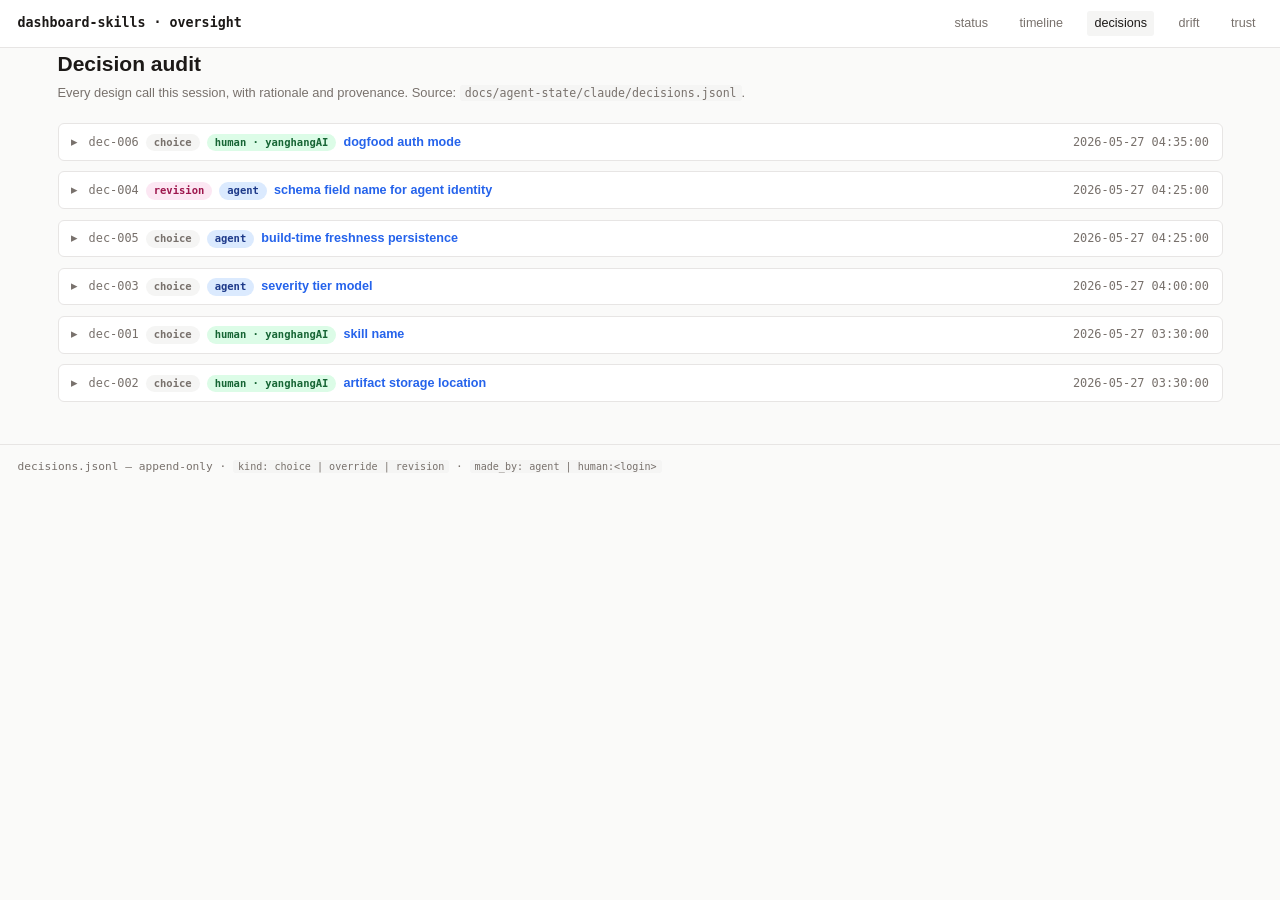
==== docs/decisions.html @ abbe358d "feat(docs): dogfood oversight dashboard for this repo Applies the v2 build-html-dashboard methodolog" ====
<!DOCTYPE html>
<html lang="en">
<head>
<meta charset="UTF-8">
<meta name="viewport" content="width=device-width, initial-scale=1.0">
<title>Decisions · dashboard-skills</title>
<link rel="stylesheet" href="assets/shared.css">
<link rel="stylesheet" href="assets/feedback.css">
<style>
  .dec { background: var(--surface); border: 1px solid var(--border); border-radius: var(--radius); margin-bottom: 0.75rem; }
  .dec summary { padding: 0.6rem 0.9rem; cursor: pointer; display: flex; gap: 0.5rem; flex-wrap: wrap; align-items: baseline; }
  .dec summary::-webkit-details-marker { display: none; }
  .dec summary::before { content: "▸ "; color: var(--muted); margin-right: 0.25rem; }
  .dec[open] summary::before { content: "▾ "; }
  .dec .id { color: var(--muted); font-family: var(--mono); font-size: 0.85rem; }
  .dec .subject { font-weight: 600; }
  .dec .body { padding: 0 0.9rem 0.9rem; }
  .dec .by-agent  { background: #dbeafe; color: #1e3a8a; }
  .dec .by-human  { background: #dcfce7; color: #166534; }
  .dec .kind-choice    { background: var(--surface-alt); color: var(--muted); }
  .dec .kind-override  { background: #fef3c7; color: #92400e; }
  .dec .kind-revision  { background: #fce7f3; color: #9d174d; }
  @media (prefers-color-scheme: dark) {
    .dec .by-agent  { background: #172554; color: #93c5fd; }
    .dec .by-human  { background: #052e16; color: #86efac; }
    .dec .kind-override { background: #451a03; color: #fcd34d; }
    .dec .kind-revision { background: #500724; color: #f9a8d4; }
  }
  .alt-list { display: flex; gap: 0.4rem; flex-wrap: wrap; }
  .alt-list code { font-size: 0.82rem; }
</style>
</head>
<body>
<div id="nav-mount"></div>
<main class="wrap">
  <h1>Decision audit</h1>
  <p class="subtitle">Every design call this session, with rationale and provenance. Source: <code>docs/agent-state/claude/decisions.jsonl</code>.</p>
  <div id="page"></div>
</main>
<footer class="bottom">
  decisions.jsonl — append-only · <code>kind: choice | override | revision</code> · <code>made_by: agent | human:&lt;login&gt;</code>
</footer>
<script src="assets/shared.js"></script>
<script>
mountNav("decisions.html");

(async () => {
  const page = document.getElementById("page");
  try {
    const decisions = await fetchJSONL("agent-state/claude/decisions.jsonl");
    decisions.sort((a, b) => b.ts.localeCompare(a.ts));

    page.innerHTML = `
      ${decisions.map(d => {
        const byCls = d.made_by.startsWith("human") ? "by-human" : "by-agent";
        const byLabel = d.made_by.startsWith("human") ? d.made_by.replace("human:", "human · ") : "agent";
        return `
        <details class="dec" id="${escapeHTML(d.id)}" data-artifact="docs/agent-state/claude/decisions.jsonl" data-record-id="${escapeHTML(d.id)}" data-agent-id="${escapeHTML(d.agent_id)}">
          <summary>
            <span class="id">${escapeHTML(d.id)}</span>
            <span class="badge kind-${escapeHTML(d.kind)}">${escapeHTML(d.kind)}</span>
            <span class="badge ${byCls}">${escapeHTML(byLabel)}</span>
            <span class="subject">${escapeHTML(d.subject)}</span>
            <span class="muted small mono" style="margin-left: auto;" data-source="docs/agent-state/claude/decisions.jsonl" data-fresh-at="${escapeHTML(d.ts)}">${escapeHTML(d.ts.replace("T", " ").replace("Z", ""))}</span>
          </summary>
          <div class="body">
            <dl class="kv">
              <dt>chose</dt>
              <dd>${escapeHTML(d.chosen)}</dd>
              ${d.alternatives && d.alternatives.length ? `
                <dt>over</dt>
                <dd class="alt-list">${d.alternatives.map(a => `<code>${escapeHTML(a)}</code>`).join("")}</dd>
              ` : ""}
              <dt>rationale</dt>
              <dd>${escapeHTML(d.rationale)}</dd>
              ${d.evidence && d.evidence.length ? `
                <dt>evidence</dt>
                <dd class="evidence-list">${d.evidence.map(e => `<code>${escapeHTML(e)}</code>`).join(" &nbsp; ")}</dd>
              ` : ""}
              ${d.supersedes ? `<dt>supersedes</dt><dd class="mono small">${escapeHTML(d.supersedes)}</dd>` : ""}
            </dl>
          </div>
        </details>`;
      }).join("")}
    `;
    // Auto-expand the hash-targeted decision
    if (location.hash) {
      const el = document.querySelector(location.hash);
      if (el && el.tagName.toLowerCase() === "details") el.open = true;
    }
  } catch (e) { renderError(page, e); }
})();
</script>
<script src="assets/feedback.js"></script>
</body>
</html>
---- docs/assets/shared.css ----
/* dashboard-skills dogfood dashboard — shared styles */

:root {
  --bg: #fafaf9;
  --surface: #ffffff;
  --surface-alt: #f5f5f4;
  --text: #1c1917;
  --muted: #78716c;
  --border: #e7e5e4;
  --accent: #2563eb;
  --accent-bg: #eff6ff;
  --ok: #16a34a;
  --warn: #d97706;
  --bad: #dc2626;
  --stale: #a8a29e;
  --radius: 6px;
  --mono: ui-monospace, "SF Mono", Menlo, Consolas, monospace;
  --sans: -apple-system, BlinkMacSystemFont, "Segoe UI", Roboto, sans-serif;
}

@media (prefers-color-scheme: dark) {
  :root {
    --bg: #0c0a09;
    --surface: #1c1917;
    --surface-alt: #292524;
    --text: #fafaf9;
    --muted: #a8a29e;
    --border: #292524;
    --accent: #60a5fa;
    --accent-bg: #1e3a5f;
    --stale: #57534e;
  }
}

* { box-sizing: border-box; margin: 0; padding: 0; }

html { font-size: 14px; }
body {
  font-family: var(--sans);
  background: var(--bg);
  color: var(--text);
  line-height: 1.5;
  -webkit-font-smoothing: antialiased;
}

a { color: var(--accent); text-decoration: none; }
a:hover { text-decoration: underline; }

code, pre, kbd, .mono { font-family: var(--mono); }
code {
  background: var(--surface-alt);
  padding: 1px 5px;
  border-radius: 3px;
  font-size: 0.9em;
}

/* Layout */
.wrap { max-width: 1200px; margin: 0 auto; padding: 0 1.25rem; }
nav.top {
  background: var(--surface);
  border-bottom: 1px solid var(--border);
  padding: 0.75rem 1.25rem;
  display: flex;
  gap: 1.25rem;
  align-items: center;
  flex-wrap: wrap;
}
nav.top .brand {
  font-weight: 600;
  margin-right: auto;
  font-family: var(--mono);
  font-size: 0.95rem;
}
nav.top a {
  color: var(--muted);
  padding: 0.25rem 0.5rem;
  border-radius: 3px;
  font-size: 0.9rem;
}
nav.top a.active, nav.top a:hover {
  color: var(--text);
  background: var(--surface-alt);
  text-decoration: none;
}

main { padding: 1.5rem 0; }

h1 { font-size: 1.5rem; margin-bottom: 0.25rem; }
h2 { font-size: 1.15rem; margin: 1.75rem 0 0.5rem; }
h3 { font-size: 1rem; margin: 1rem 0 0.5rem; }

.subtitle { color: var(--muted); margin-bottom: 1.5rem; font-size: 0.92rem; }

/* Cards & sections */
.section {
  background: var(--surface);
  border: 1px solid var(--border);
  border-radius: var(--radius);
  padding: 1rem 1.25rem;
  margin-bottom: 1rem;
}
.grid { display: grid; gap: 1rem; }
.grid-2 { grid-template-columns: repeat(auto-fit, minmax(360px, 1fr)); }
.grid-3 { grid-template-columns: repeat(auto-fit, minmax(280px, 1fr)); }

/* Tables */
table { width: 100%; border-collapse: collapse; font-size: 0.92rem; }
th, td {
  text-align: left;
  padding: 0.4rem 0.6rem;
  border-bottom: 1px solid var(--border);
  vertical-align: top;
}
th { font-weight: 600; color: var(--muted); font-size: 0.85rem; }
tr:last-child td { border-bottom: none; }

/* Status / severity badges */
.badge {
  display: inline-block;
  font-size: 0.75rem;
  padding: 1px 8px;
  border-radius: 10px;
  font-weight: 600;
  font-family: var(--mono);
  white-space: nowrap;
}
.badge-ok      { background: #dcfce7; color: #166534; }
.badge-warn    { background: #fef3c7; color: #92400e; }
.badge-bad     { background: #fee2e2; color: #991b1b; }
.badge-info    { background: #dbeafe; color: #1e3a8a; }
.badge-muted   { background: var(--surface-alt); color: var(--muted); }
@media (prefers-color-scheme: dark) {
  .badge-ok    { background: #052e16; color: #86efac; }
  .badge-warn  { background: #451a03; color: #fcd34d; }
  .badge-bad   { background: #450a0a; color: #fca5a5; }
  .badge-info  { background: #172554; color: #93c5fd; }
}

/* Status pills for plan steps */
.status-proposed   { background: var(--surface-alt); color: var(--muted); }
.status-running    { background: #dbeafe; color: #1e3a8a; }
.status-verified   { background: #dcfce7; color: #166534; }
.status-blocked    { background: #fee2e2; color: #991b1b; }
.status-superseded { background: var(--surface-alt); color: var(--muted); text-decoration: line-through; }
.status-reverted   { background: #fef3c7; color: #92400e; }
@media (prefers-color-scheme: dark) {
  .status-running    { background: #172554; color: #93c5fd; }
  .status-verified   { background: #052e16; color: #86efac; }
  .status-blocked    { background: #450a0a; color: #fca5a5; }
  .status-reverted   { background: #451a03; color: #fcd34d; }
}

/* Freshness indicators */
.fresh {
  font-size: 0.72rem;
  font-family: var(--mono);
  color: var(--ok);
  margin-left: 0.5rem;
  white-space: nowrap;
}
.fresh.fresh-stale { color: var(--muted); }
.fresh.fresh-old   { color: var(--bad); }

/* Provenance line */
.prov {
  font-size: 0.72rem;
  font-family: var(--mono);
  color: var(--muted);
  margin-top: 0.15rem;
}

/* Severity tier markers (for issue / decision rendering) */
.sev-fyi      { background: var(--surface-alt); color: var(--muted); }
.sev-fix      { background: #dbeafe; color: #1e3a8a; }
.sev-block    { background: #fee2e2; color: #991b1b; }
.sev-override { background: #fef3c7; color: #92400e; }
@media (prefers-color-scheme: dark) {
  .sev-fix      { background: #172554; color: #93c5fd; }
  .sev-block    { background: #450a0a; color: #fca5a5; }
  .sev-override { background: #451a03; color: #fcd34d; }
}

.kv { display: grid; grid-template-columns: 8.5rem 1fr; gap: 0.35rem 0.75rem; font-size: 0.9rem; }
.kv dt { color: var(--muted); font-family: var(--mono); font-size: 0.85rem; }
.kv dd { word-break: break-word; }

.muted { color: var(--muted); }
.small { font-size: 0.85rem; }
.right { text-align: right; }

details { margin: 0.5rem 0; }
details summary { cursor: pointer; color: var(--accent); font-size: 0.9rem; }
details[open] summary { margin-bottom: 0.5rem; }

.evidence-list { font-family: var(--mono); font-size: 0.82rem; color: var(--muted); }
.evidence-list code { font-size: 0.82rem; }

/* Number tiles */
.tile {
  background: var(--surface);
  border: 1px solid var(--border);
  border-radius: var(--radius);
  padding: 0.85rem 1rem;
}
.tile .n { font-size: 1.8rem; font-weight: 700; font-family: var(--mono); }
.tile .l { font-size: 0.78rem; color: var(--muted); text-transform: uppercase; letter-spacing: 0.05em; }

footer.bottom {
  border-top: 1px solid var(--border);
  margin-top: 3rem;
  padding: 1rem 1.25rem;
  font-size: 0.8rem;
  color: var(--muted);
  font-family: var(--mono);
}

/* Print */
@media print {
  nav.top, footer.bottom, #fb-bubble, #fb-modal { display: none !important; }
  .section { border: 1px solid #ccc; break-inside: avoid; }
  details { display: block; }
  details > * { display: block !important; }
}
---- docs/assets/feedback.css ----
/* Inline comment overlay — public-passthrough mode (no client auth) */

/* Floating bubble that appears next to a text selection */
#fb-bubble {
  position: absolute;
  z-index: 9999;
  background: var(--accent);
  color: white;
  border: none;
  border-radius: 999px;
  padding: 4px 10px;
  font-size: 0.85rem;
  cursor: pointer;
  display: none;
  box-shadow: 0 2px 8px rgba(0,0,0,0.25);
  font-family: var(--sans);
}
#fb-bubble:hover { filter: brightness(1.1); }
#fb-bubble::before { content: "💬 "; }

/* Modal */
#fb-modal {
  position: fixed;
  inset: 0;
  background: rgba(0,0,0,0.45);
  z-index: 10000;
  display: none;
  align-items: flex-start;
  justify-content: center;
  padding: 4vh 1rem;
  overflow-y: auto;
}
#fb-modal.open { display: flex; }
#fb-modal .panel {
  background: var(--surface);
  color: var(--text);
  border-radius: 8px;
  width: 100%;
  max-width: 560px;
  padding: 1.25rem 1.25rem 1rem;
  border: 1px solid var(--border);
}
#fb-modal h3 {
  margin: 0 0 0.5rem;
  font-size: 1rem;
}
#fb-modal .muted { color: var(--muted); font-size: 0.85rem; }
#fb-modal blockquote {
  background: var(--surface-alt);
  border-left: 3px solid var(--accent);
  padding: 0.4rem 0.7rem;
  margin: 0.5rem 0 0.75rem;
  font-size: 0.88rem;
  white-space: pre-wrap;
  max-height: 8em;
  overflow-y: auto;
}
#fb-modal label {
  display: block;
  font-size: 0.85rem;
  color: var(--muted);
  margin: 0.5rem 0 0.25rem;
  font-family: var(--mono);
}
#fb-modal textarea {
  width: 100%;
  min-height: 5em;
  padding: 0.4rem 0.5rem;
  background: var(--bg);
  color: var(--text);
  border: 1px solid var(--border);
  border-radius: 4px;
  font-family: var(--sans);
  font-size: 0.9rem;
  resize: vertical;
}
#fb-modal .sev {
  display: grid;
  grid-template-columns: 1fr 1fr;
  gap: 0.4rem;
  margin: 0.25rem 0 0.5rem;
}
#fb-modal .sev label {
  margin: 0;
  border: 1px solid var(--border);
  border-radius: 4px;
  padding: 0.5rem 0.7rem;
  font-family: var(--sans);
  font-size: 0.85rem;
  color: var(--text);
  cursor: pointer;
  display: flex;
  align-items: flex-start;
  gap: 0.5rem;
  transition: background 100ms ease, border-color 100ms ease;
}
#fb-modal .sev label:hover { background: var(--surface-alt); }
#fb-modal .sev label.checked {
  border-color: var(--accent);
  background: var(--accent-bg);
}
#fb-modal .sev input[type="radio"] { margin-top: 2px; }
#fb-modal .sev .desc {
  display: block;
  color: var(--muted);
  font-size: 0.78rem;
  margin-top: 0.15rem;
}
#fb-modal .target {
  font-family: var(--mono);
  font-size: 0.78rem;
  color: var(--muted);
  margin: 0.25rem 0 0.5rem;
  word-break: break-all;
}
#fb-modal .actions {
  display: flex;
  gap: 0.5rem;
  justify-content: flex-end;
  margin-top: 0.75rem;
}
#fb-modal button {
  font-family: var(--sans);
  font-size: 0.88rem;
  padding: 0.45rem 0.95rem;
  border-radius: 4px;
  cursor: pointer;
  border: 1px solid var(--border);
  background: var(--surface-alt);
  color: var(--text);
}
#fb-modal button.primary {
  background: var(--accent);
  color: white;
  border-color: var(--accent);
}
#fb-modal button.primary:hover { filter: brightness(1.1); }
#fb-modal button:hover { background: var(--border); }
#fb-modal button.primary:hover { background: var(--accent); }

/* Existing-comment inline highlights */
.fb-anchor {
  background: rgba(245, 158, 11, 0.18);
  border-bottom: 1px solid rgba(245, 158, 11, 0.7);
  cursor: pointer;
}
.fb-anchor:hover { background: rgba(245, 158, 11, 0.32); }
.fb-anchor[data-sev="block"]    { background: rgba(220, 38, 38, 0.18);  border-bottom-color: rgba(220, 38, 38, 0.7); }
.fb-anchor[data-sev="override"] { background: rgba(217, 119, 6, 0.18);  border-bottom-color: rgba(217, 119, 6, 0.7); }
.fb-anchor[data-sev="fyi"]      { background: rgba(120, 113, 108, 0.18); border-bottom-color: rgba(120, 113, 108, 0.7); }

/* Comment count badge in nav */
#fb-count {
  background: var(--accent);
  color: white;
  font-family: var(--mono);
  font-size: 0.72rem;
  padding: 1px 7px;
  border-radius: 999px;
  margin-left: 0.25rem;
}
#fb-count:empty { display: none; }

/* Sign-in section deliberately absent — public-passthrough mode */
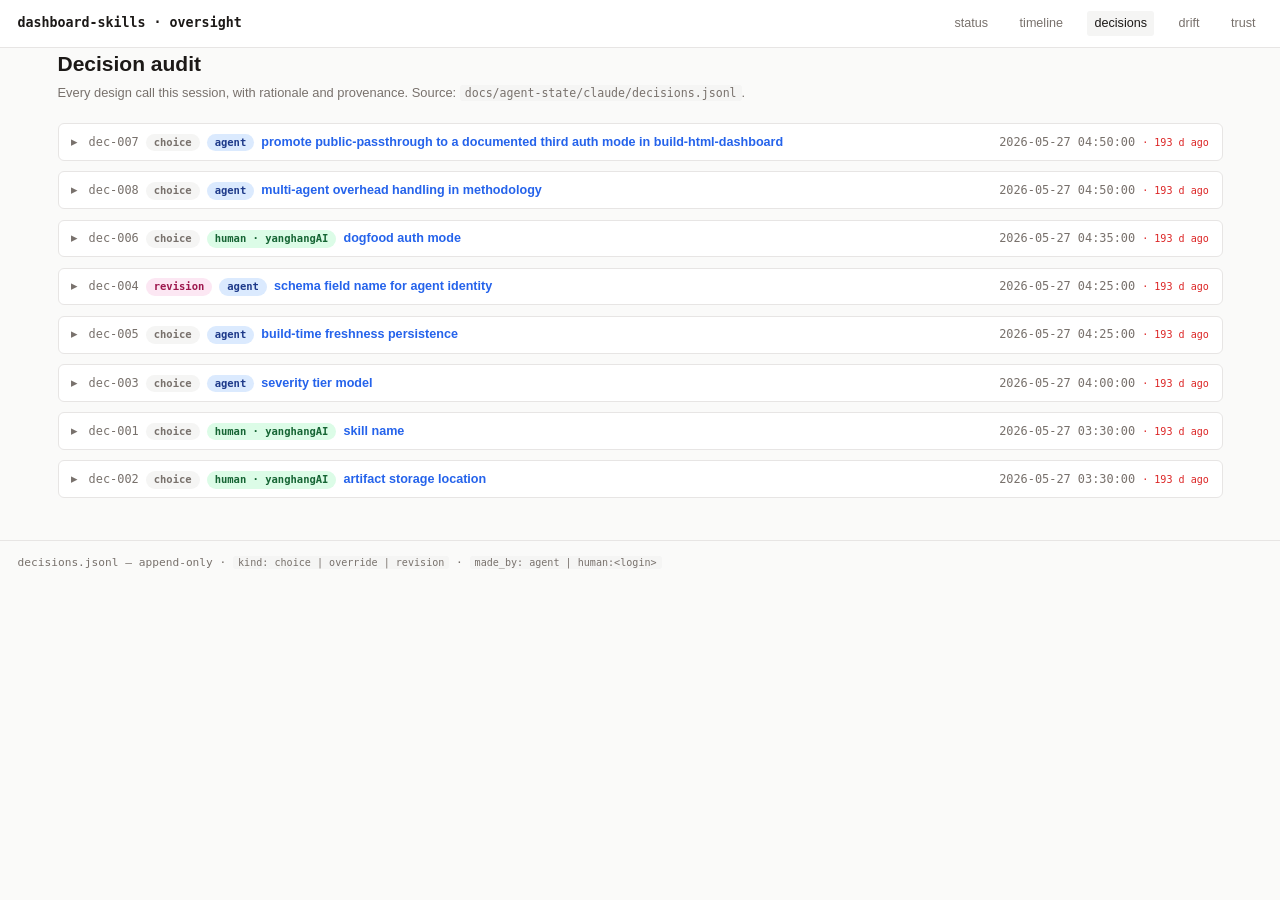
==== commit 92a8fbce: "fix(feedback): comments now actually render inline (closes #2) User reported issue #2 wasn't showing" ====
--- a/docs/decisions.html
+++ b/docs/decisions.html
@@ -88,6 +88,7 @@
       const el = document.querySelector(location.hash);
       if (el && el.tagName.toLowerCase() === "details") el.open = true;
     }
+    document.dispatchEvent(new Event("dashboard:rendered"));
   } catch (e) { renderError(page, e); }
 })();
 </script>
--- a/docs/assets/feedback.css
+++ b/docs/assets/feedback.css
@@ -138,16 +138,69 @@
 #fb-modal button:hover { background: var(--border); }
 #fb-modal button.primary:hover { background: var(--accent); }
 
-/* Existing-comment inline highlights */
+/* Existing-comment inline highlights — saturated so they stand out on any background */
 .fb-anchor {
-  background: rgba(245, 158, 11, 0.18);
-  border-bottom: 1px solid rgba(245, 158, 11, 0.7);
-  cursor: pointer;
-}
-.fb-anchor:hover { background: rgba(245, 158, 11, 0.32); }
-.fb-anchor[data-sev="block"]    { background: rgba(220, 38, 38, 0.18);  border-bottom-color: rgba(220, 38, 38, 0.7); }
-.fb-anchor[data-sev="override"] { background: rgba(217, 119, 6, 0.18);  border-bottom-color: rgba(217, 119, 6, 0.7); }
-.fb-anchor[data-sev="fyi"]      { background: rgba(120, 113, 108, 0.18); border-bottom-color: rgba(120, 113, 108, 0.7); }
+  background: rgba(37, 99, 235, 0.22);        /* default: accent blue */
+  border-bottom: 2px solid rgba(37, 99, 235, 0.85);
+  border-radius: 2px;
+  padding: 0 1px;
+  cursor: pointer;
+  transition: background 100ms ease;
+}
+.fb-anchor:hover { background: rgba(37, 99, 235, 0.40); }
+
+.fb-anchor[data-sev="fix"]      { background: rgba(37, 99, 235, 0.22);  border-bottom-color: rgba(37, 99, 235, 0.85); }
+.fb-anchor[data-sev="fix"]:hover{ background: rgba(37, 99, 235, 0.40); }
+
+.fb-anchor[data-sev="block"]    { background: rgba(220, 38, 38, 0.24);  border-bottom-color: rgba(220, 38, 38, 0.9); }
+.fb-anchor[data-sev="block"]:hover { background: rgba(220, 38, 38, 0.42); }
+
+.fb-anchor[data-sev="override"] { background: rgba(217, 119, 6, 0.26);  border-bottom-color: rgba(217, 119, 6, 0.9); }
+.fb-anchor[data-sev="override"]:hover { background: rgba(217, 119, 6, 0.44); }
+
+.fb-anchor[data-sev="fyi"]      { background: rgba(99, 102, 241, 0.22); border-bottom-color: rgba(99, 102, 241, 0.85); }
+.fb-anchor[data-sev="fyi"]:hover{ background: rgba(99, 102, 241, 0.40); }
+
+/* Inline marker shown next to each anchored comment — unmissable */
+.fb-marker {
+  display: inline-block;
+  font-family: var(--mono);
+  font-size: 0.68rem;
+  font-weight: 700;
+  padding: 0 5px;
+  margin-left: 3px;
+  border-radius: 999px;
+  text-decoration: none !important;
+  vertical-align: super;
+  line-height: 1.4;
+  color: white !important;
+  background: rgba(37, 99, 235, 0.95);
+  cursor: pointer;
+}
+.fb-marker:hover { filter: brightness(1.15); }
+.fb-marker[data-sev="block"]    { background: rgba(220, 38, 38, 0.95); }
+.fb-marker[data-sev="override"] { background: rgba(217, 119, 6, 0.95); }
+.fb-marker[data-sev="fyi"]      { background: rgba(99, 102, 241, 0.95); }
+
+/* Banner for comments on this page that couldn't be anchored to specific text */
+.fb-unanchored {
+  position: fixed;
+  bottom: 1rem;
+  right: 1rem;
+  z-index: 9998;
+  max-width: 360px;
+  background: var(--surface);
+  border: 1px solid var(--accent);
+  border-radius: var(--radius);
+  padding: 0.6rem 0.85rem;
+  font-size: 0.82rem;
+  color: var(--text);
+  box-shadow: 0 4px 12px rgba(0, 0, 0, 0.15);
+}
+.fb-unanchored a {
+  font-family: var(--mono);
+  margin-left: 0.15rem;
+}
 
 /* Comment count badge in nav */
 #fb-count {
@@ -155,9 +208,11 @@
   color: white;
   font-family: var(--mono);
   font-size: 0.72rem;
+  font-weight: 700;
   padding: 1px 7px;
   border-radius: 999px;
   margin-left: 0.25rem;
+  cursor: help;
 }
 #fb-count:empty { display: none; }
 
